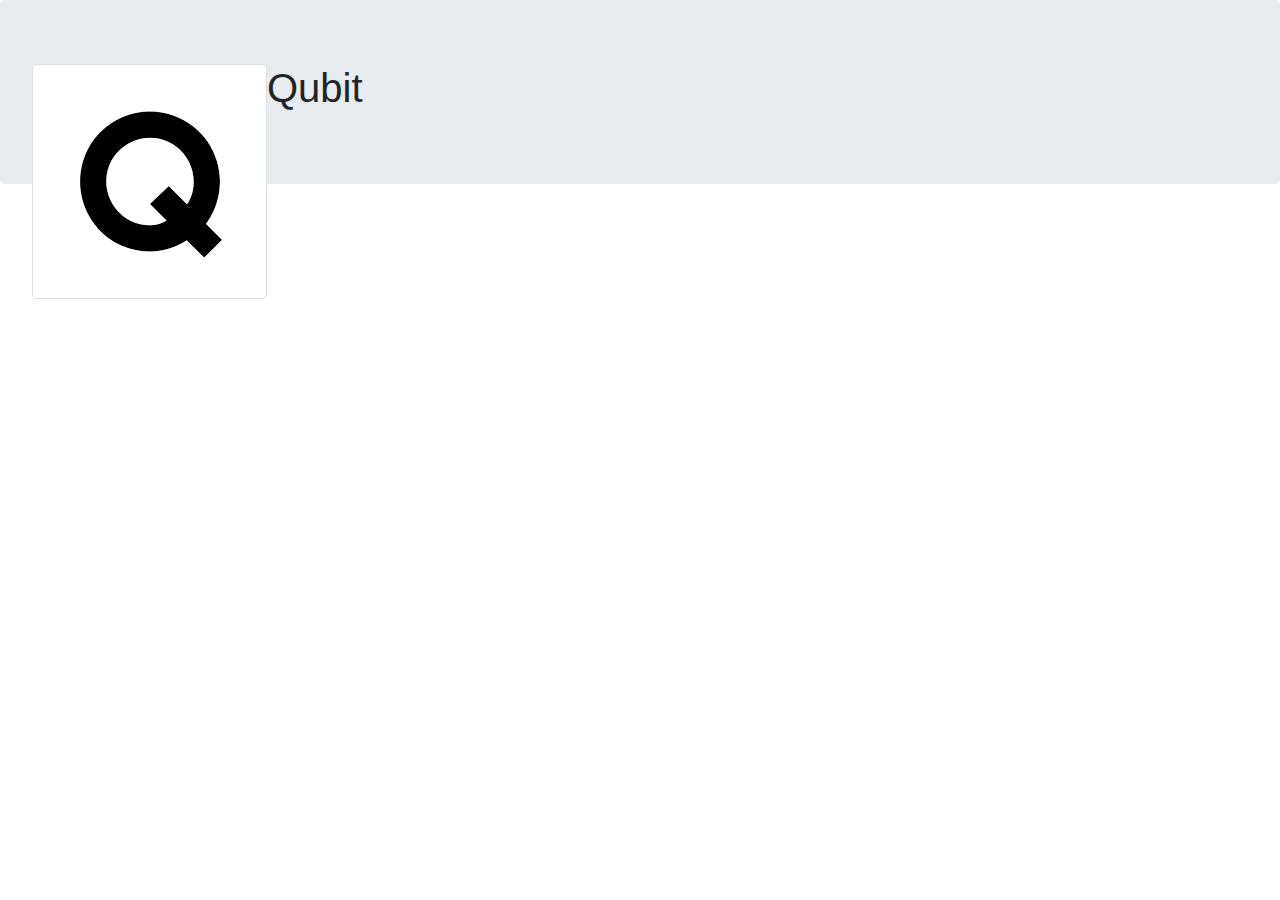
==== index.html @ 71e52621 "Add files via upload" ====
<!DOCTYPE html>
<html lang="en">
<head>
  <title>My Products</title>
  <link rel="stylesheet" href="css/bootstrap.min.css">
</head>
<body>
  <div class="jumbotron">
<h1 id="header"><img src="qubit.png" id="header-img"  class="mx-auto float-left img-thumbnail">Qubit</h1>

</div>

<script src="https://cdn.freecodecamp.org/testable-projects-fcc/v1/bundle.js"></script>
</body>
</html>
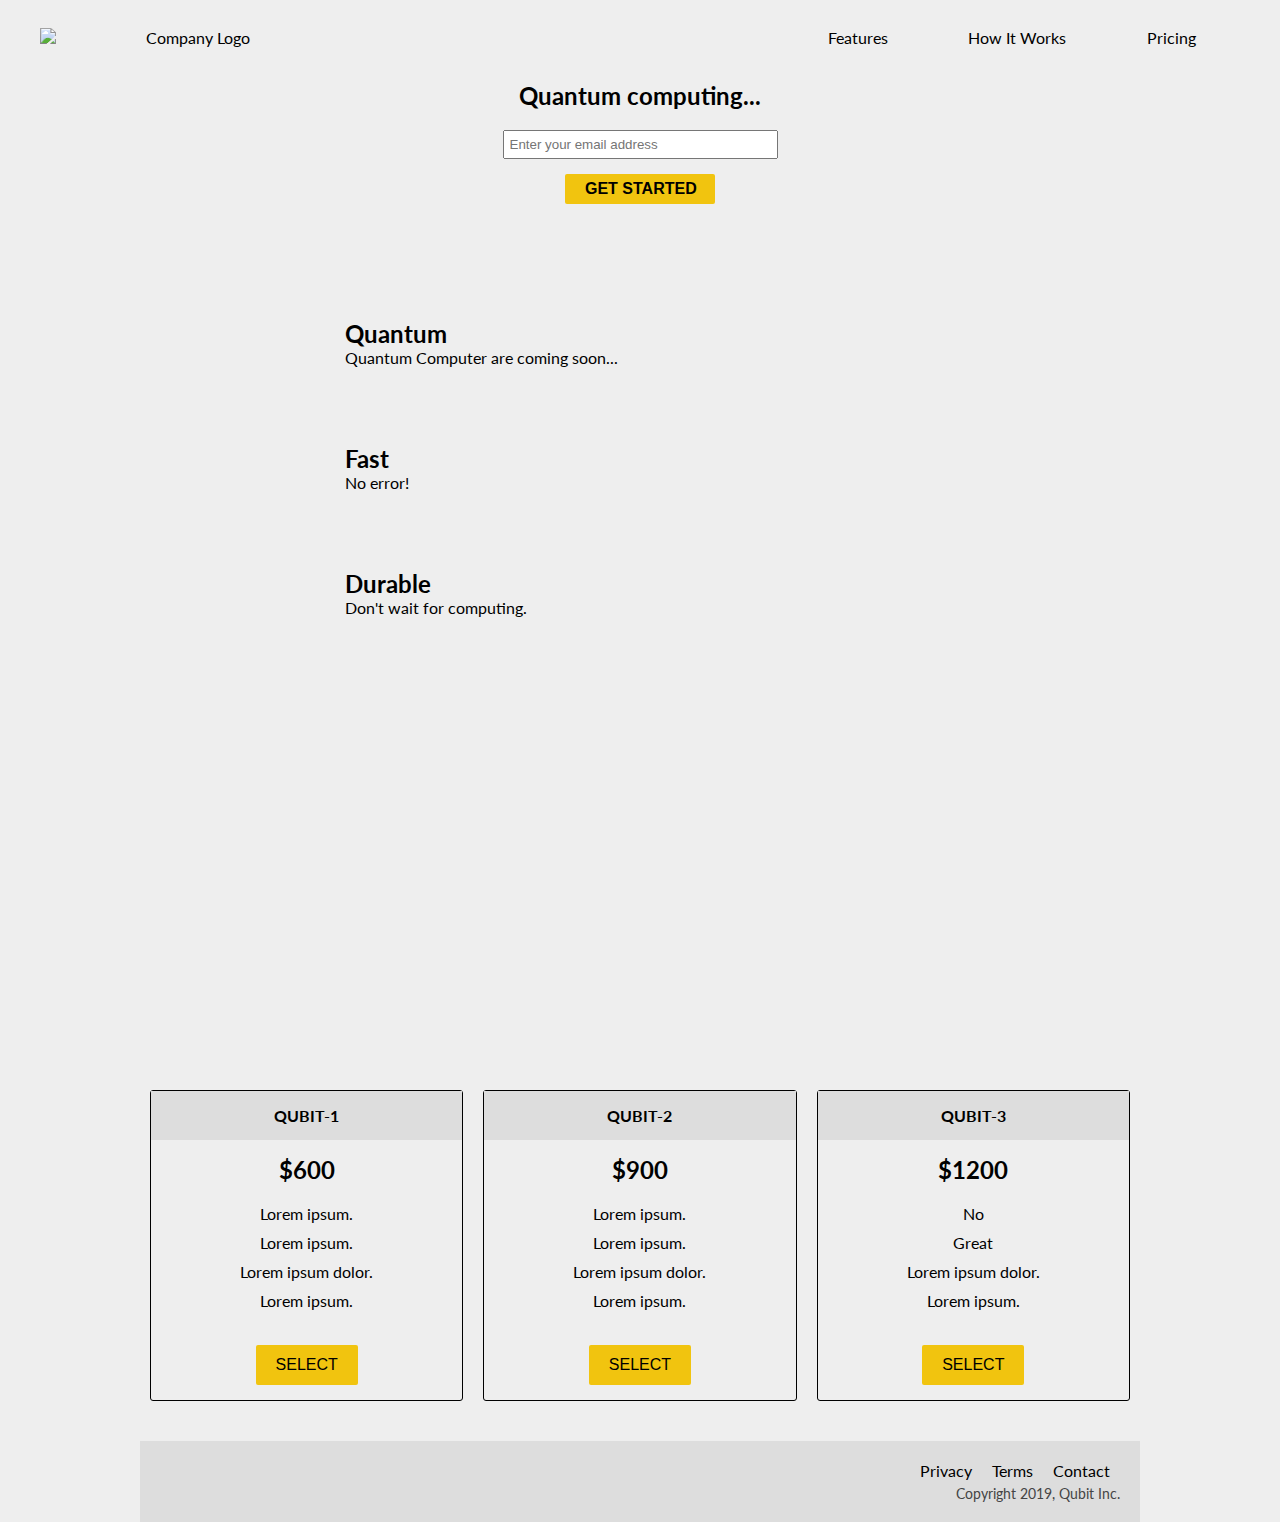
==== commit 34510493: "Add files via upload" ====
--- a/index.html
+++ b/index.html
@@ -1,15 +1,130 @@
-<!DOCTYPE html>
-<html lang="en">
-<head>
-  <title>My Products</title>
-  <link rel="stylesheet" href="css/bootstrap.min.css">
-</head>
-<body>
-  <div class="jumbotron">
-<h1 id="header"><img src="qubit.png" id="header-img"  class="mx-auto float-left img-thumbnail">Qubit</h1>
-
-</div>
-
-<script src="https://cdn.freecodecamp.org/testable-projects-fcc/v1/bundle.js"></script>
-</body>
-</html>
+<!DOCTYPE html>
+<html>
+<head>
+<title>My Products</title>
+<link rel="stylesheet" href="css/productpage.css">
+</head>
+<body>
+<div id="page-wrapper">
+  <header id="header">
+    <div class="logo">
+      <img
+        id="header-img"
+        src="tex.png"
+        alt="Company Logo"
+      />
+    </div>
+    <nav id="nav-bar">
+      <ul>
+        <li><a class="nav-link" href="#features">Features</a></li>
+        <li><a class="nav-link" href="#how-it-works">How It Works</a></li>
+        <li><a class="nav-link" href="#pricing">Pricing</a></li>
+      </ul>
+    </nav>
+  </header>
+
+  <div class="container"></div>
+
+  <section id="hero">
+    <h2>Quantum computing...</h2>
+    <form id="form" action="https://www.freecodecamp.com/email-submit">
+      <input
+        name="email"
+        id="email"
+        type="email"
+        placeholder="Enter your email address"
+        required
+      />
+      <input id="submit" type="submit" value="Get Started" class="btn" />
+    </form>
+  </section>
+
+  <div class="container">
+    <section id="features">
+      <div class="grid">
+        <div class="icon"><i class="fa fa-3x fa-fire"></i></div>
+        <div class="desc">
+          <h2>Quantum</h2>
+          <p>
+          Quantum Computer are coming soon...
+          </p>
+        </div>
+      </div>
+      <div class="grid">
+        <div class="icon"><i class="fa fa-3x fa-truck"></i></div>
+        <div class="desc">
+          <h2>Fast</h2>
+          <p>
+          No error!
+          </p>
+        </div>
+      </div>
+      <div class="grid">
+        <div class="icon">
+          <i class="fa fa-3x fa-battery-full" aria-hidden="true"></i>
+        </div>
+        <div class="desc">
+          <h2>Durable</h2>
+          <p>
+  Don't wait for computing.
+          </p>
+        </div>
+      </div>
+    </section>
+    <section id="how-it-works">
+      <iframe
+        id="video"
+        height="315"
+        src=""https://www.youtube-nocookie.com/embed/y8Yv4pnO7qc?rel=0&amp;controls=0&amp;showinfo=0
+        frameborder="0"
+        allowfullscreen
+      ></iframe>
+    </section>
+    <section id="pricing">
+      <div class="product" id="Qubit1">
+        <div class="level">Qubit-1</div>
+        <h2>$600</h2>
+        <ol>
+          <li>Lorem ipsum.</li>
+          <li>Lorem ipsum.</li>
+          <li>Lorem ipsum dolor.</li>
+          <li>Lorem ipsum.</li>
+        </ol>
+        <button class="btn">Select</button>
+      </div>
+      <div class="product" id="Qubit2">
+        <div class="level">Qubit-2</div>
+        <h2>$900</h2>
+        <ol>
+          <li>Lorem ipsum.</li>
+          <li>Lorem ipsum.</li>
+          <li>Lorem ipsum dolor.</li>
+          <li>Lorem ipsum.</li>
+        </ol>
+        <button class="btn">Select</button>
+      </div>
+      <div class="product" id="Qubit3">
+        <div class="level">Qubit-3</div>
+        <h2>$1200</h2>
+        <ol>
+          <li>No</li>
+          <li>Great </li>
+          <li>Lorem ipsum dolor.</li>
+          <li>Lorem ipsum.</li>
+        </ol>
+        <button class="btn">Select</button>
+      </div>
+    </section>
+    <footer>
+      <ul>
+        <li><a href="#">Privacy</a></li>
+        <li><a href="#">Terms</a></li>
+        <li><a href="#">Contact</a></li>
+      </ul>
+      <span>Copyright 2019, Qubit Inc.</span>
+    </footer>
+  </div>
+</div>
+</body>
+<script src="https://cdn.freecodecamp.org/testable-projects-fcc/v1/bundle.js"></script>
+</html>
--- a/css/productpage.css
+++ b/css/productpage.css
@@ -0,0 +1,310 @@
+/** global element styling **/
+
+@import "https://fonts.googleapis.com/css?family=Lato:400,700";
+
+* {
+  margin: 0;
+  padding: 0;
+  box-sizing: border-box;
+}
+
+body {
+  background-color: #eee;
+  font-family: 'Lato', sans-serif;
+}
+
+#page-wrapper {
+  position: relative;
+}
+
+li {
+  list-style: none;
+}
+
+a {
+  color: #000;
+  text-decoration: none;
+}
+
+/** global classes styling **/
+
+.container {
+  max-width: 1000px;
+  width: 100%;
+  margin: 0 auto;
+}
+
+.btn {
+  padding: 0 20px;
+  height: 40px;
+  font-size: 1em;
+  font-weight: 900;
+  text-transform: uppercase;
+  border: 3px black solid;
+  border-radius: 2px;
+  background: transparent;
+  cursor: pointer;
+}
+
+.grid {
+  display: flex;
+}
+
+header {
+  position: fixed;
+  top: 0;
+  min-height: 75px;
+  padding: 0px 20px;
+  display: flex;
+  justify-content: space-around;
+  align-items: center;
+  background-color: #eee;
+}
+
+@media (max-width: 600px) {
+  header {
+    flex-wrap: wrap;
+  }
+}
+
+.logo {
+  width: 60vw;
+}
+
+@media (max-width: 650px) {
+  .logo {
+    margin-top: 15px;
+    width: 100%;
+    position: relative;
+  }
+}
+
+.logo > img {
+  width: 100%;
+  height: 100%;
+  max-width: 300px;
+  display: flex;
+  justify-content: center;
+  align-items: center;
+  text-align: center;
+  margin-left: 20px;
+}
+
+@media (max-width: 650px) {
+  .logo > img {
+    margin: 0 auto;
+  }
+}
+
+nav {
+  font-weight: 400;
+}
+
+@media (max-width: 650px) {
+  nav {
+    margin-top: 10px;
+    width: 100%;
+    display: flex;
+    flex-direction: column;
+    align-items: center;
+    text-align: center;
+    padding: 0 50px;
+  }
+  nav li {
+    padding-bottom: 5px;
+  }
+}
+
+nav > ul {
+  width: 35vw;
+  display: flex;
+  flex-direction: row;
+  justify-content: space-around;
+}
+
+@media (max-width: 650px) {
+  nav > ul {
+    flex-direction: column;
+  }
+}
+
+#hero {
+  display: flex;
+  flex-direction: column;
+  align-items: center;
+  justify-content: center;
+  text-align: center;
+  height: 200px;
+  margin-top: 50px;
+}
+
+#hero > h2 {
+  margin-bottom: 20px;
+  word-wrap: break-word;
+}
+
+#hero input[type="email"] {
+  max-width: 275px;
+  width: 100%;
+  padding: 5px;
+}
+
+#hero input[type="submit"] {
+  max-width: 150px;
+  width: 100%;
+  height: 30px;
+  margin: 15px 0;
+  border: 0;
+  background-color: #f1c40f;
+}
+
+#hero input[type="submit"]:hover {
+  background-color: orange;
+  transition: background-color 1s;
+}
+
+@media (max-width: 650px) {
+  #hero {
+    margin-top: 120px;
+  }
+}
+
+#features {
+  margin-top: 30px;
+}
+
+#features .icon {
+  display: flex;
+  align-items: center;
+  justify-content: center;
+  height: 125px;
+  width: 20vw;
+  color: darkorange;
+}
+
+@media (max-width: 550px) {
+  #features .icon {
+    display: none;
+  }
+}
+
+#features .desc {
+  display: flex;
+  flex-direction: column;
+  justify-content: center;
+  height: 125px;
+  width: 80vw;
+  padding: 5px;
+}
+
+@media (max-width: 550px) {
+  #features .desc {
+    width: 100%;
+    text-align: center;
+    padding: 0;
+    height: 150px;
+  }
+}
+
+@media (max-width: 650px) {
+  #features {
+    margin-top: 0;
+  }
+}
+
+#how-it-works {
+  margin-top: 50px;
+  display: flex;
+  justify-content: center;
+}
+
+#how-it-works > iframe {
+  max-width: 560px;
+  width: 100%;
+}
+
+#pricing {
+  margin-top: 60px;
+  display: flex;
+  flex-direction: row;
+  justify-content: center;
+}
+
+.product {
+  display: flex;
+  flex-direction: column;
+  align-items: center;
+  text-align: center;
+  width: calc(100%  / 3);
+  margin: 10px;
+  border: 1px solid #000;
+  border-radius: 3px;
+}
+
+.product > .level {
+  background-color: #ddd;
+  color: black;
+  padding: 15px 0;
+  width: 100%;
+  text-transform: uppercase;
+  font-weight: 700;
+}
+
+.product > h2 {
+  margin-top: 15px;
+}
+
+.product > ol {
+  margin: 15px 0;
+}
+
+.product > ol > li {
+  padding: 5px 0;
+}
+
+.product > button {
+  border: 0;
+  margin: 15px 0;
+  background-color: #f1c40f;
+  font-weight: 400;
+}
+
+.product > button:hover {
+  background-color: orange;
+  transition: background-color 1s;
+}
+
+@media (max-width: 800px) {
+  #pricing {
+    flex-direction: column;
+  }
+  .product {
+    max-width: 300px;
+    width: 100%;
+    margin: 0 auto;
+    margin-bottom: 10px;
+  }
+}
+
+footer {
+  margin-top: 30px;
+  background-color: #ddd;
+  padding: 20px;
+}
+
+footer > ul {
+  display: flex;
+  justify-content: flex-end;
+}
+
+footer > ul > li {
+  padding: 0 10px;
+}
+
+footer > span {
+  margin-top: 5px;
+  display: flex;
+  justify-content: flex-end;
+  font-size: 0.9em;
+  color: #444;
+}
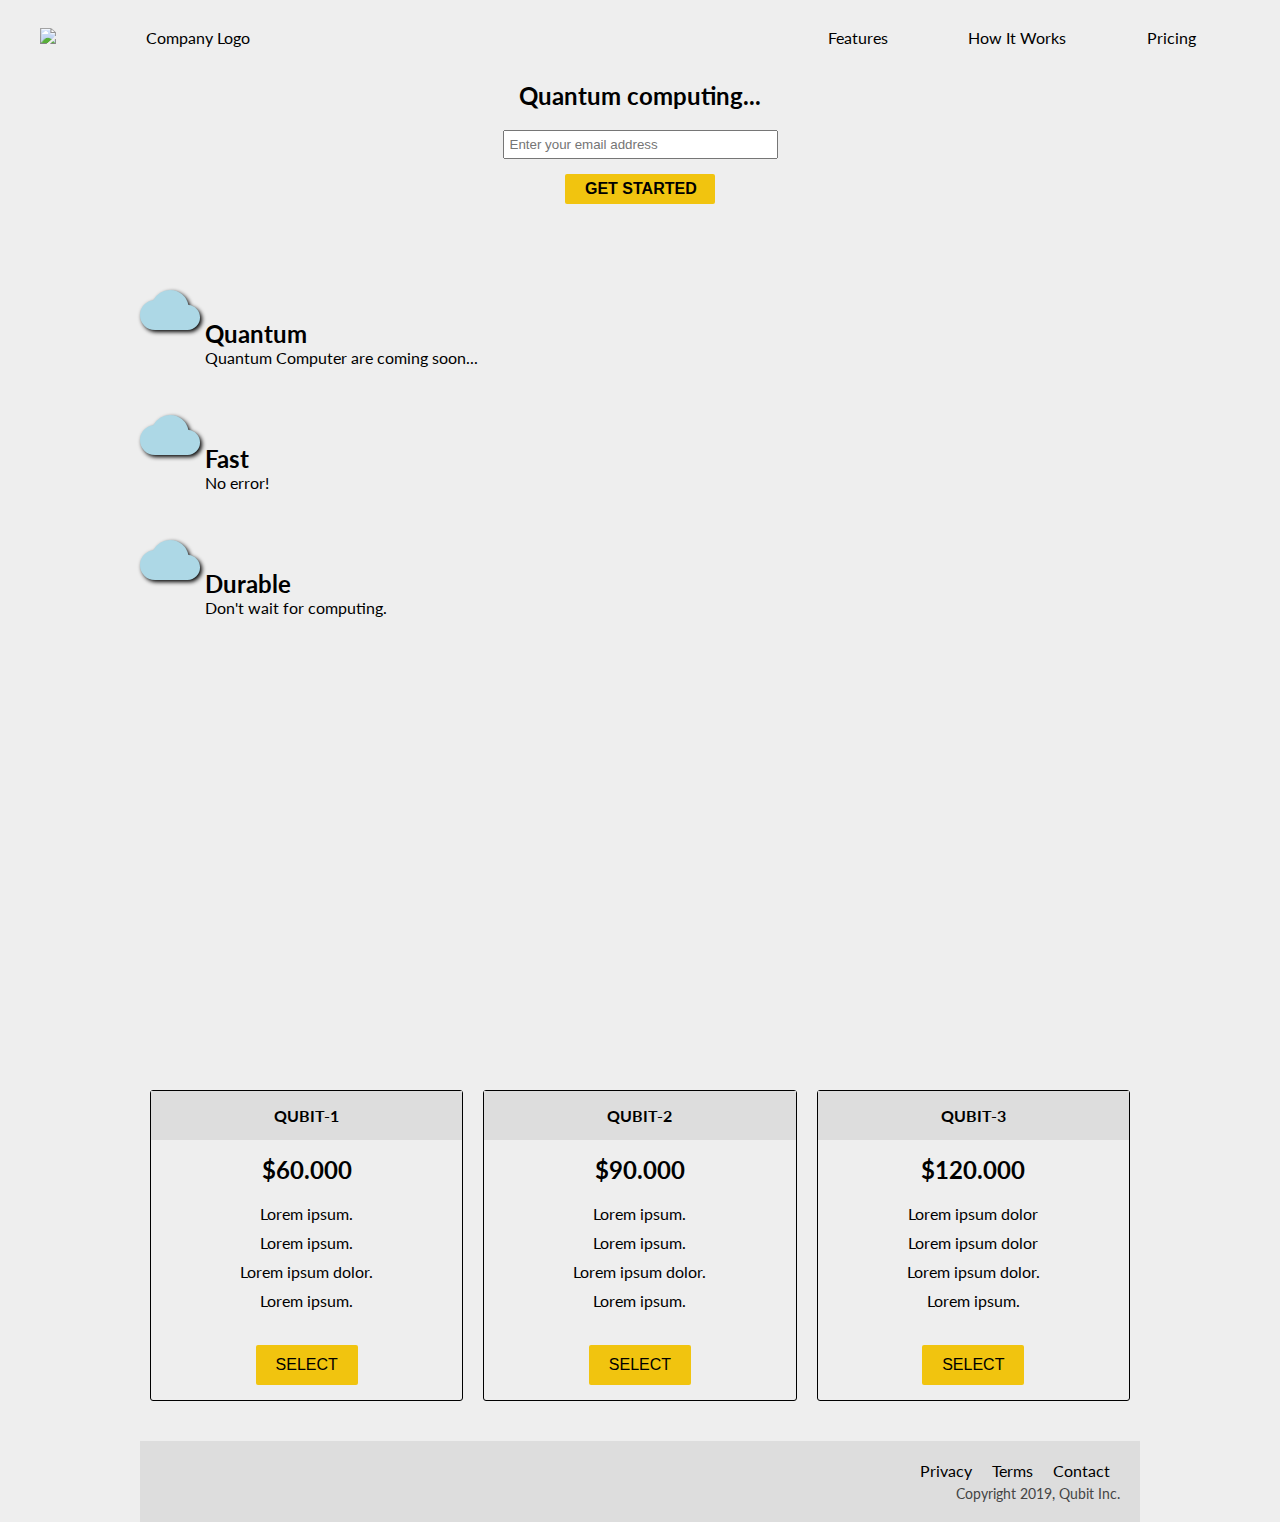
==== commit 346f66d7: "Add files via upload" ====
--- a/index.html
+++ b/index.html
@@ -1,8 +1,322 @@
 <!DOCTYPE html>
 <html>
+<style>
+/** global element styling **/
+
+@import "https://fonts.googleapis.com/css?family=Lato:400,700";
+
+* {
+  margin: 0;
+  padding: 0;
+  box-sizing: border-box;
+}
+
+body {
+  background-color: #eee;
+  font-family: 'Lato', sans-serif;
+}
+
+#page-wrapper {
+  position: relative;
+}
+
+li {
+  list-style: none;
+}
+
+a {
+  color: #000;
+  text-decoration: none;
+}
+
+/** global classes styling **/
+
+.container {
+  max-width: 1000px;
+  width: 100%;
+  margin: 0 auto;
+}
+
+.btn {
+  padding: 0 20px;
+  height: 40px;
+  font-size: 1em;
+  font-weight: 900;
+  text-transform: uppercase;
+  border: 3px black solid;
+  border-radius: 2px;
+  background: transparent;
+  cursor: pointer;
+}
+
+.grid {
+  display: flex;
+}
+
+header {
+  position: fixed;
+  top: 0;
+  min-height: 75px;
+  padding: 0px 20px;
+  display: inline-flex;
+  justify-content: space-around;
+  align-items: center;
+  background-color: #eee;
+}
+
+@media (max-width: 600px) {
+  header {
+    flex-wrap: wrap;
+  }
+}
+
+.logo {
+  width: 60vw;
+}
+
+@media (max-width: 650px) {
+  .logo {
+    margin-top: 15px;
+    width: 100%;
+    position: relative;
+  }
+}
+
+.logo > img {
+  width: 100%;
+  height: 100%;
+  max-width: 300px;
+  display: flex;
+  justify-content: center;
+  align-items: center;
+  text-align: center;
+  margin-left: 20px;
+}
+
+@media (max-width: 650px) {
+  .logo > img {
+    margin: 0 auto;
+  }
+}
+
+nav {
+  font-weight: 400;
+}
+
+@media (max-width: 650px) {
+  nav {
+    margin-top: 10px;
+    width: 100%;
+    display: inline-flex;
+    flex-direction: column;
+    align-items: center;
+    text-align: center;
+    padding: 0 50px;
+  }
+  nav li {
+    padding-bottom: 5px;
+  }
+}
+
+nav > ul {
+  width: 35vw;
+  display: flex;
+  flex-direction: row;
+  justify-content: space-around;
+}
+
+@media (max-width: 650px) {
+  nav > ul {
+    flex-direction: column;
+  }
+}
+
+#hero {
+  display: flex;
+  flex-direction: column;
+  align-items: center;
+  justify-content: center;
+  text-align: center;
+  height: 200px;
+  margin-top: 50px;
+}
+
+#hero > h2 {
+  margin-bottom: 20px;
+  word-wrap: break-word;
+}
+
+#hero input[type="email"] {
+  max-width: 275px;
+  width: 100%;
+  padding: 5px;
+}
+
+#hero input[type="submit"] {
+  max-width: 150px;
+  width: 100%;
+  height: 30px;
+  margin: 15px 0;
+  border: 0;
+  background-color: #f1c40f;
+}
+
+#hero input[type="submit"]:hover {
+  background-color: orange;
+  transition: background-color 1s;
+}
+
+@media (max-width: 650px) {
+  #hero {
+    margin-top: 120px;
+  }
+}
+
+#features {
+  margin-top: 30px;
+}
+
+#features .icon {
+  display: flex;
+  align-items: center;
+  justify-content: center;
+  height: 125px;
+  width: 20vw;
+  color: darkorange;
+}
+
+@media (max-width: 550px) {
+  #features .icon {
+    display: inline-flex;
+  }
+}
+
+#features .desc {
+  display: flex;
+  flex-direction: column;
+  justify-content: center;
+  height: 125px;
+  width: 80vw;
+  padding: 5px;
+}
+
+@media (max-width: 550px) {
+  #features .desc {
+    width: 100%;
+    text-align: center;
+    padding: 0;
+    height: 150px;
+  }
+}
+
+@media (max-width: 650px) {
+  #features {
+    margin-top: 0;
+  }
+}
+
+#how-it-works {
+  margin-top: 50px;
+  display: flex;
+  justify-content: center;
+}
+
+#how-it-works > iframe {
+  max-width: 560px;
+  width: 100%;
+}
+
+#pricing {
+  margin-top: 60px;
+  display: flex;
+  flex-direction: row;
+  justify-content: center;
+}
+
+.product {
+  display: flex;
+  flex-direction: column;
+  align-items: center;
+  text-align: center;
+  width: calc(100%  / 3);
+  margin: 10px;
+  border: 1px solid #000;
+  border-radius: 3px;
+}
+
+.product > .level {
+  background-color: #ddd;
+  color: black;
+  padding: 15px 0;
+  width: 100%;
+  text-transform: uppercase;
+  font-weight: 700;
+}
+
+.product > h2 {
+  margin-top: 15px;
+}
+
+.product > ol {
+  margin: 15px 0;
+}
+
+.product > ol > li {
+  padding: 5px 0;
+}
+
+.product > button {
+  border: 0;
+  margin: 15px 0;
+  background-color: #f1c40f;
+  font-weight: 400;
+}
+
+.product > button:hover {
+  background-color: orange;
+  transition: background-color 1s;
+}
+
+@media (max-width: 800px) {
+  #pricing {
+    flex-direction: column;
+  }
+  .product {
+    max-width: 300px;
+    width: 100%;
+    margin: 0 auto;
+    margin-bottom: 10px;
+  }
+}
+
+footer {
+  margin-top: 30px;
+  background-color: #ddd;
+  padding: 20px;
+}
+
+footer > ul {
+  display: flex;
+  justify-content: flex-end;
+}
+
+footer > ul > li {
+  padding: 0 10px;
+}
+
+footer > span {
+  margin-top: 5px;
+  display: flex;
+  justify-content: flex-end;
+  font-size: 0.9em;
+  color: #444;
+}
+
+</style>
 <head>
 <title>My Products</title>
-<link rel="stylesheet" href="css/productpage.css">
+<!--link rel="stylesheet" href="productpage.css"-->
+<link rel="stylesheet" href="https://fonts.googleapis.com/icon?family=Material+Icons">
 </head>
 <body>
 <div id="page-wrapper">
@@ -10,7 +324,7 @@
     <div class="logo">
       <img
         id="header-img"
-        src="tex.png"
+        src="https://encrypted-tbn0.gstatic.com/images?q=tbn:ANd9GcTvngyAGRFk_cIlLokVJ0-uKaMM0ZVHuSGjnKw1CpMC-h9lGaNF"
         alt="Company Logo"
       />
     </div>
@@ -42,7 +356,8 @@
   <div class="container">
     <section id="features">
       <div class="grid">
-        <div class="icon"><i class="fa fa-3x fa-fire"></i></div>
+      <i class="material-icons" style="font-size:60px;color:lightblue;text-shadow:2px 2px 4px #000000;">cloud</i>
+
         <div class="desc">
           <h2>Quantum</h2>
           <p>
@@ -51,7 +366,8 @@
         </div>
       </div>
       <div class="grid">
-        <div class="icon"><i class="fa fa-3x fa-truck"></i></div>
+  <i class="material-icons" style="font-size:60px;color:lightblue;text-shadow:2px 2px 4px #000000;">cloud</i>
+
         <div class="desc">
           <h2>Fast</h2>
           <p>
@@ -60,9 +376,9 @@
         </div>
       </div>
       <div class="grid">
-        <div class="icon">
-          <i class="fa fa-3x fa-battery-full" aria-hidden="true"></i>
-        </div>
+
+      <i class="material-icons" style="font-size:60px;color:lightblue;text-shadow:2px 2px 4px #000000;">cloud</i>
+
         <div class="desc">
           <h2>Durable</h2>
           <p>
@@ -75,15 +391,15 @@
       <iframe
         id="video"
         height="315"
-        src=""https://www.youtube-nocookie.com/embed/y8Yv4pnO7qc?rel=0&amp;controls=0&amp;showinfo=0
+        src="https://www.youtube-nocookie.com/embed/JRIPV0dPAd4?rel=0&amp;controls=0&amp;showinfo=0"
         frameborder="0"
-        allowfullscreen
-      ></iframe>
-    </section>
-    <section id="pricing">
+        allowfullscreen >
+    </iframe>
+  </section>
+        <section id="pricing">
       <div class="product" id="Qubit1">
         <div class="level">Qubit-1</div>
-        <h2>$600</h2>
+        <h2>$60.000</h2>
         <ol>
           <li>Lorem ipsum.</li>
           <li>Lorem ipsum.</li>
@@ -94,7 +410,7 @@
       </div>
       <div class="product" id="Qubit2">
         <div class="level">Qubit-2</div>
-        <h2>$900</h2>
+        <h2>$90.000</h2>
         <ol>
           <li>Lorem ipsum.</li>
           <li>Lorem ipsum.</li>
@@ -105,10 +421,10 @@
       </div>
       <div class="product" id="Qubit3">
         <div class="level">Qubit-3</div>
-        <h2>$1200</h2>
+        <h2>$120.000</h2>
         <ol>
-          <li>No</li>
-          <li>Great </li>
+          <li>Lorem ipsum dolor</li>
+          <li>Lorem ipsum dolor </li>
           <li>Lorem ipsum dolor.</li>
           <li>Lorem ipsum.</li>
         </ol>
